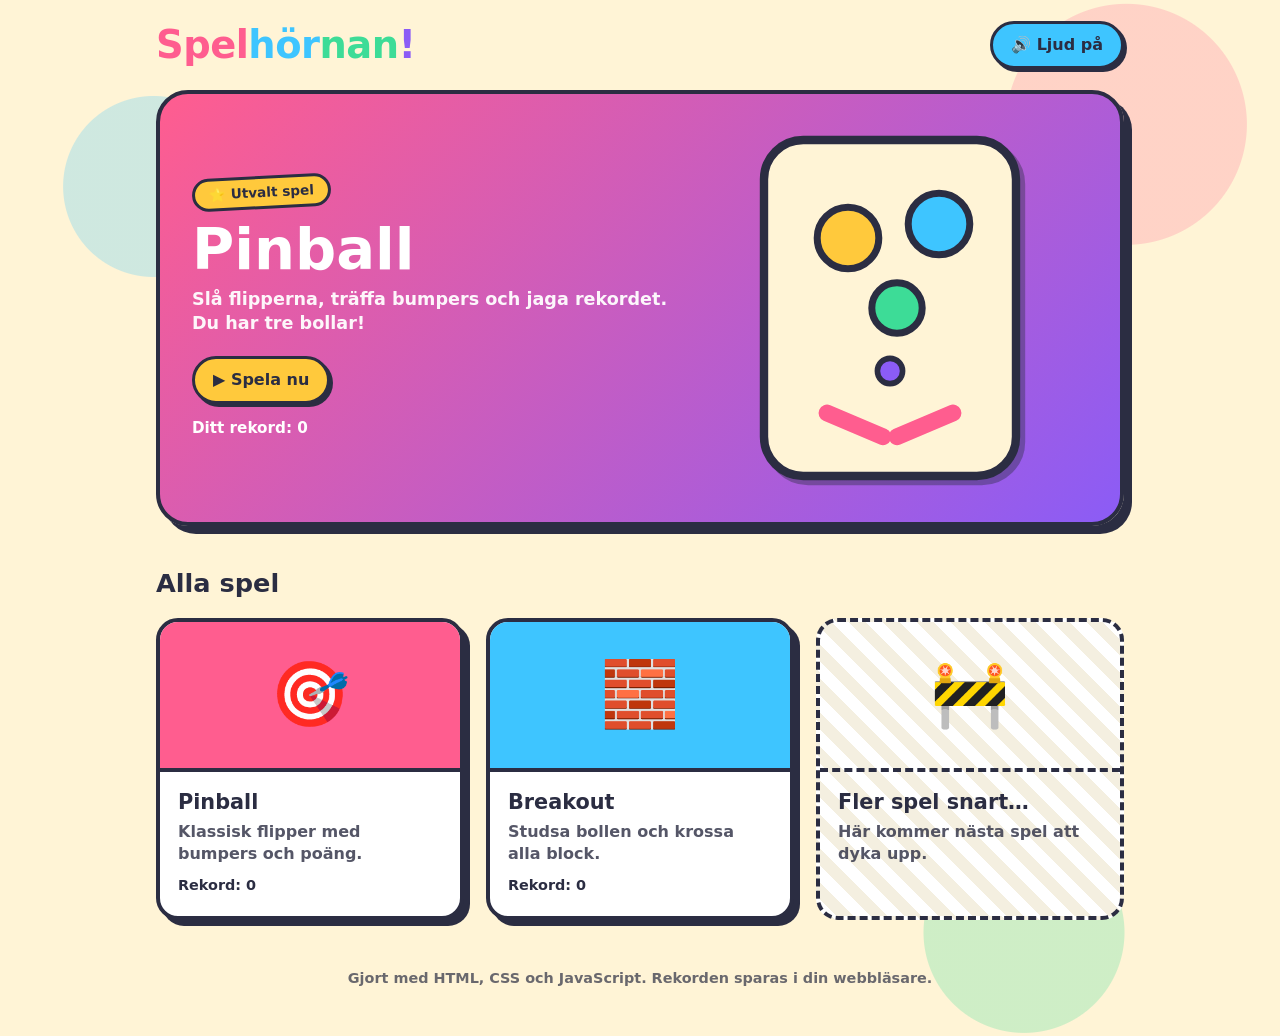
==== index.html @ b5549f49 "Spelhörnan: startsida, Pinball, Breakout och biljardmotor (WIP) Co-Authored-By: Claude Sonnet 5.5 <n" ====
<!doctype html>
<html lang="sv">
<head>
  <meta charset="utf-8">
  <meta name="viewport" content="width=device-width, initial-scale=1">
  <title>Spelhörnan</title>
  <meta name="description" content="Spela roliga spel direkt i webbläsaren.">
  <link rel="stylesheet" href="css/style.css">
</head>
<body>
  <div class="wrap">
    <header class="site-header">
      <a class="logo" href="index.html" aria-label="Spelhörnan"><span>Spel</span><span>hör</span><span>nan</span><span>!</span></a>
      <button class="btn blue" data-mute type="button">🔊 Ljud på</button>
    </header>

    <main>
      <section class="hero">
        <div>
          <span class="tag">⭐ Utvalt spel</span>
          <h1>Pinball</h1>
          <p>Slå flipperna, träffa bumpers och jaga rekordet. Du har tre bollar!</p>
          <a class="btn" href="games/pinball.html">▶ Spela nu</a>
          <div class="best">Ditt rekord: <b data-best="pinball-best">0</b></div>
        </div>
        <svg viewBox="0 0 200 260" aria-hidden="true">
          <rect x="10" y="10" width="180" height="240" rx="28" fill="#fff4d6" stroke="#2b2d42" stroke-width="6"/>
          <circle cx="70" cy="80" r="22" fill="#ffc93c" stroke="#2b2d42" stroke-width="5"/>
          <circle cx="135" cy="70" r="22" fill="#3ec5ff" stroke="#2b2d42" stroke-width="5"/>
          <circle cx="105" cy="130" r="18" fill="#3ddc97" stroke="#2b2d42" stroke-width="5"/>
          <line x1="55" y1="205" x2="95" y2="222" stroke="#ff5d8f" stroke-width="12" stroke-linecap="round"/>
          <line x1="145" y1="205" x2="105" y2="222" stroke="#ff5d8f" stroke-width="12" stroke-linecap="round"/>
          <circle cx="100" cy="175" r="9" fill="#8b5cf6" stroke="#2b2d42" stroke-width="4"/>
        </svg>
      </section>

      <h2 class="section-title">Alla spel</h2>
      <div class="grid">
        <a class="card" href="games/pinball.html">
          <div class="thumb" style="background:var(--pink)">🎯</div>
          <div class="body">
            <h3>Pinball</h3>
            <p>Klassisk flipper med bumpers och poäng.</p>
            <div class="best">Rekord: <b data-best="pinball-best">0</b></div>
          </div>
        </a>
        <a class="card" href="games/breakout.html">
          <div class="thumb" style="background:var(--blue)">🧱</div>
          <div class="body">
            <h3>Breakout</h3>
            <p>Studsa bollen och krossa alla block.</p>
            <div class="best">Rekord: <b data-best="breakout-best">0</b></div>
          </div>
        </a>
        <div class="card soon">
          <div class="thumb">🚧</div>
          <div class="body">
            <h3>Fler spel snart…</h3>
            <p>Här kommer nästa spel att dyka upp.</p>
          </div>
        </div>
      </div>
    </main>

    <footer>Gjort med HTML, CSS och JavaScript. Rekorden sparas i din webbläsare.</footer>
  </div>
  <script src="js/common.js"></script>
</body>
</html>
---- css/style.css ----
:root {
  --ink: #2b2d42;
  --bg: #fff4d6;
  --card: #ffffff;
  --pink: #ff5d8f;
  --yellow: #ffc93c;
  --blue: #3ec5ff;
  --green: #3ddc97;
  --purple: #8b5cf6;
  --radius: 22px;
  --shadow: 6px 6px 0 var(--ink);
}

* { box-sizing: border-box; }

body {
  margin: 0;
  min-height: 100vh;
  background:
    radial-gradient(circle at 12% 18%, rgba(62, 197, 255, .25) 0 90px, transparent 91px),
    radial-gradient(circle at 88% 12%, rgba(255, 93, 143, .22) 0 120px, transparent 121px),
    radial-gradient(circle at 80% 90%, rgba(61, 220, 151, .25) 0 100px, transparent 101px),
    var(--bg);
  color: var(--ink);
  font-family: ui-rounded, "Nunito", "Segoe UI", system-ui, sans-serif;
  font-weight: 700;
  line-height: 1.4;
}

a { color: inherit; }

.wrap { max-width: 1000px; margin: 0 auto; padding: 0 16px 48px; }

/* ---------- Header ---------- */
.site-header {
  display: flex;
  align-items: center;
  justify-content: space-between;
  gap: 12px;
  padding: 18px 0;
}

.logo {
  font-size: clamp(1.6rem, 5vw, 2.4rem);
  font-weight: 900;
  text-decoration: none;
  letter-spacing: -.5px;
}
.logo span:nth-child(1) { color: var(--pink); }
.logo span:nth-child(2) { color: var(--blue); }
.logo span:nth-child(3) { color: var(--green); }
.logo span:nth-child(4) { color: var(--purple); }

.btn {
  display: inline-flex;
  align-items: center;
  justify-content: center;
  gap: 8px;
  padding: 10px 18px;
  font: inherit;
  font-weight: 900;
  color: var(--ink);
  background: var(--yellow);
  border: 3px solid var(--ink);
  border-radius: 999px;
  box-shadow: 3px 3px 0 var(--ink);
  cursor: pointer;
  text-decoration: none;
  user-select: none;
  touch-action: manipulation;
  transition: transform .08s, box-shadow .08s;
}
.btn:hover { transform: translate(-1px, -1px); box-shadow: 4px 4px 0 var(--ink); }
.btn:active, .btn.down { transform: translate(3px, 3px); box-shadow: 0 0 0 var(--ink); }
.btn.pink { background: var(--pink); color: #fff; }
.btn.blue { background: var(--blue); }
.btn.green { background: var(--green); }

/* ---------- Startsida ---------- */
.hero {
  display: grid;
  grid-template-columns: 1.2fr 1fr;
  gap: 24px;
  align-items: center;
  padding: 32px;
  background: linear-gradient(135deg, var(--pink), var(--purple));
  color: #fff;
  border: 4px solid var(--ink);
  border-radius: 32px;
  box-shadow: 8px 8px 0 var(--ink);
  overflow: hidden;
}
.hero .tag {
  display: inline-block;
  padding: 4px 14px;
  background: var(--yellow);
  color: var(--ink);
  border: 3px solid var(--ink);
  border-radius: 999px;
  font-size: .85rem;
  font-weight: 900;
  transform: rotate(-3deg);
}
.hero h1 { margin: 12px 0 8px; font-size: clamp(2.2rem, 7vw, 3.6rem); line-height: 1; }
.hero p { margin: 0 0 20px; font-size: 1.1rem; opacity: .95; }
.hero .best { margin-top: 14px; font-size: .95rem; }
.hero svg { width: 100%; max-width: 280px; justify-self: center; filter: drop-shadow(5px 5px 0 rgba(43, 45, 66, .4)); }

h2.section-title { margin: 40px 0 16px; font-size: 1.6rem; }

.grid {
  display: grid;
  grid-template-columns: repeat(auto-fill, minmax(260px, 1fr));
  gap: 22px;
}

.card {
  display: flex;
  flex-direction: column;
  background: var(--card);
  border: 4px solid var(--ink);
  border-radius: var(--radius);
  box-shadow: var(--shadow);
  overflow: hidden;
  text-decoration: none;
  transition: transform .12s, box-shadow .12s;
}
a.card:hover { transform: translate(-3px, -3px) rotate(-.6deg); box-shadow: 9px 9px 0 var(--ink); }
.card .thumb {
  display: grid;
  place-items: center;
  height: 150px;
  font-size: 4rem;
  border-bottom: 4px solid var(--ink);
}
.card .body { padding: 16px 18px 20px; }
.card h3 { margin: 0 0 4px; font-size: 1.3rem; }
.card p { margin: 0 0 10px; font-weight: 600; opacity: .8; }
.card .best { font-size: .9rem; }
.card.soon { background: repeating-linear-gradient(45deg, #fff, #fff 12px, #f4efe0 12px, #f4efe0 24px); border-style: dashed; box-shadow: none; }
.card.soon .thumb { border-bottom-style: dashed; }

footer { margin-top: 48px; text-align: center; opacity: .7; font-size: .9rem; }

/* ---------- Spelsidor ---------- */
.game-title { margin: 0; font-size: clamp(1.3rem, 4vw, 1.9rem); }

.game-layout { display: grid; justify-items: center; gap: 14px; }

.hud {
  display: flex;
  flex-wrap: wrap;
  justify-content: center;
  gap: 10px;
}
.hud .pill {
  min-width: 96px;
  padding: 6px 14px;
  text-align: center;
  background: #fff;
  border: 3px solid var(--ink);
  border-radius: 14px;
  box-shadow: 3px 3px 0 var(--ink);
  font-size: .8rem;
  text-transform: uppercase;
  letter-spacing: .5px;
}
.hud .pill b { display: block; font-size: 1.4rem; letter-spacing: 0; }

.stage {
  position: relative;
  width: min(100%, var(--stage-w, 420px));
  border: 4px solid var(--ink);
  border-radius: 26px;
  box-shadow: 8px 8px 0 var(--ink);
  overflow: hidden;
  background: #fff;
  line-height: 0;
}
.stage canvas { width: 100%; height: auto; display: block; touch-action: none; }

.overlay {
  position: absolute;
  inset: 0;
  display: flex;
  flex-direction: column;
  align-items: center;
  justify-content: center;
  gap: 8px;
  padding: 20px;
  text-align: center;
  line-height: 1.4;
  background: rgba(43, 45, 66, .78);
  color: #fff;
}
.overlay[hidden] { display: none; }
.overlay h2 { margin: 0; font-size: 2.2rem; color: var(--yellow); }
.overlay p { margin: 0 0 8px; max-width: 28ch; }

.touch { display: none; gap: 10px; width: min(100%, var(--stage-w, 420px)); }
.touch .btn { flex: 1; padding: 18px 8px; font-size: 1.1rem; }
@media (hover: none) and (pointer: coarse) { .touch { display: flex; } }

.hint { margin: 0; text-align: center; font-size: .9rem; opacity: .75; }

@media (max-width: 700px) {
  .hero { grid-template-columns: 1fr; padding: 24px; text-align: center; }
  .hero svg { order: -1; max-width: 180px; }
}
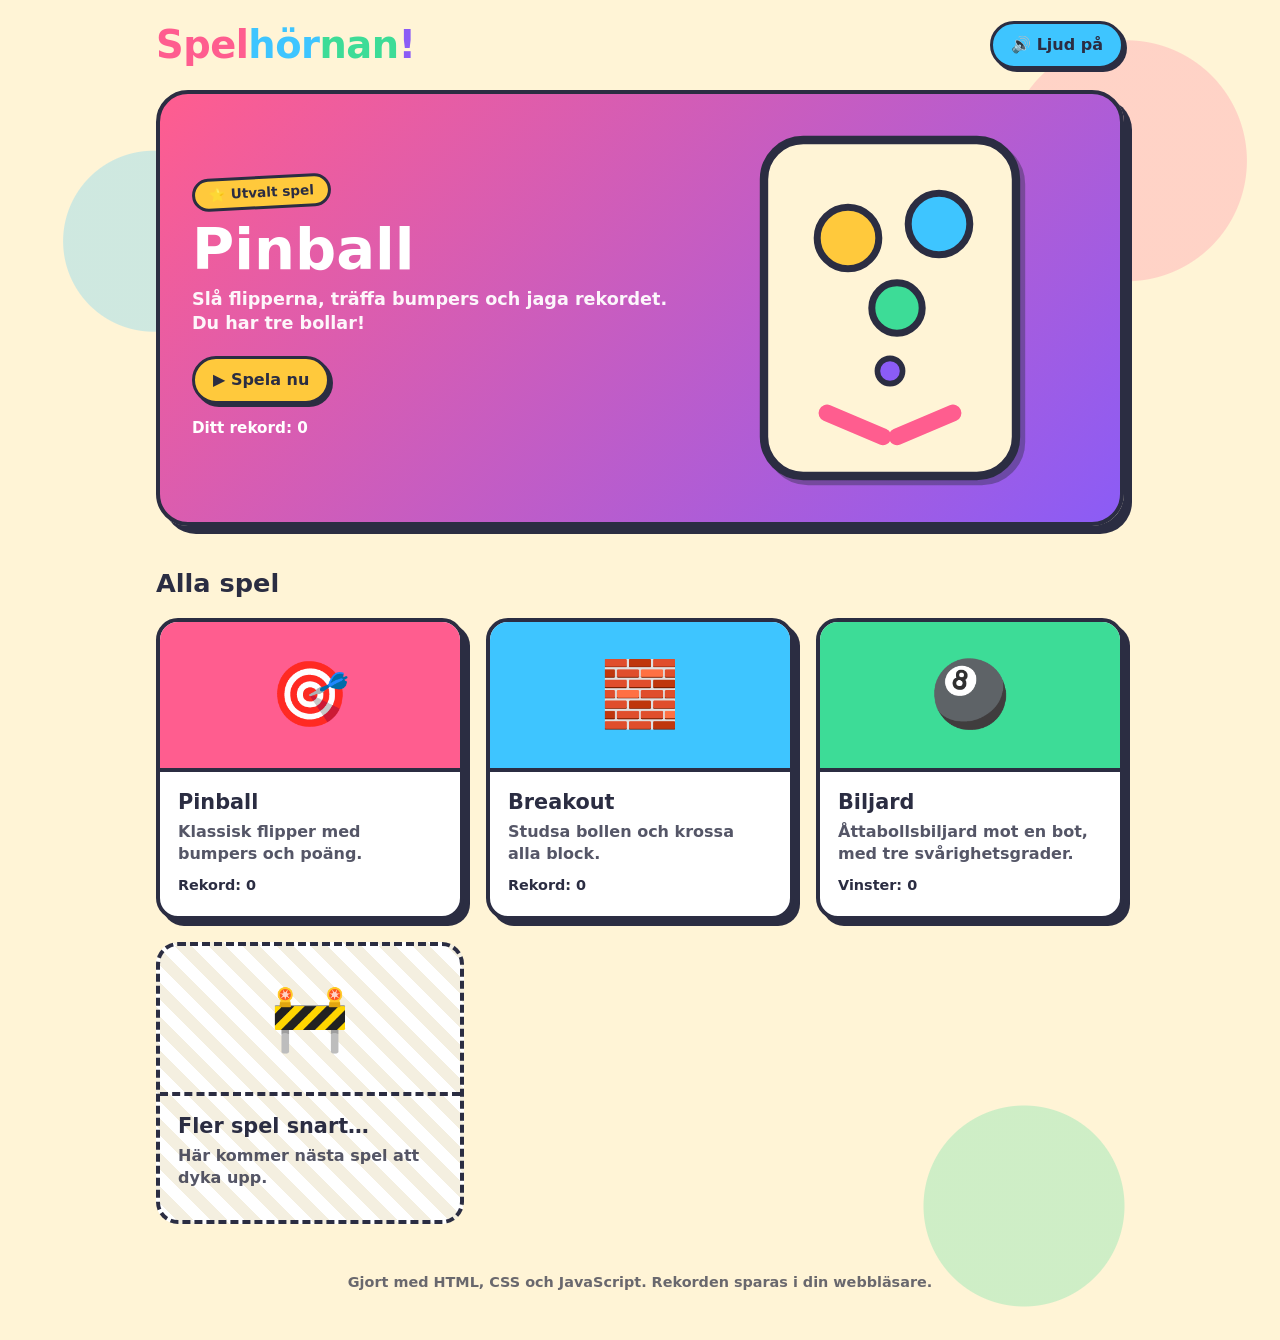
==== commit 673ae861: "Lägg till biljard (8-ball mot bot med tre nivåer) Co-Authored-By: Claude Sonnet 5.5 <noreply@anthrop" ====
--- a/index.html
+++ b/index.html
@@ -52,6 +52,14 @@
             <div class="best">Rekord: <b data-best="breakout-best">0</b></div>
           </div>
         </a>
+        <a class="card" href="games/billiard.html">
+          <div class="thumb" style="background:var(--green)">🎱</div>
+          <div class="body">
+            <h3>Biljard</h3>
+            <p>Åttabollsbiljard mot en bot, med tre svårighetsgrader.</p>
+            <div class="best">Vinster: <b data-best="billiard-total">0</b></div>
+          </div>
+        </a>
         <div class="card soon">
           <div class="thumb">🚧</div>
           <div class="body">
--- a/css/style.css
+++ b/css/style.css
@@ -207,3 +207,26 @@
   .hero { grid-template-columns: 1fr; padding: 24px; text-align: center; }
   .hero svg { order: -1; max-width: 180px; }
 }
+
+/* ---------- Biljard ---------- */
+.players { display: grid; grid-template-columns: 1fr 1fr; gap: 12px; width: min(100%, var(--stage-w, 800px)); }
+.player {
+  padding: 8px 14px;
+  background: #fff;
+  border: 3px solid var(--ink);
+  border-radius: 14px;
+  box-shadow: 3px 3px 0 var(--ink);
+  opacity: .65;
+}
+.player.active { opacity: 1; background: var(--yellow); }
+.pname { font-weight: 900; margin-bottom: 4px; }
+.minis { display: flex; flex-wrap: wrap; gap: 4px; min-height: 18px; font-size: .85rem; }
+.mb { width: 18px; height: 18px; border-radius: 50%; border: 2px solid var(--ink); background: var(--c); }
+.mb.stripe { background: linear-gradient(#fff 0 25%, var(--c) 25% 75%, #fff 75%); }
+.mb.out { opacity: .2; }
+.status { min-height: 1.5em; font-size: 1.05rem; text-align: center; }
+.controls { display: flex; align-items: center; gap: 12px; flex-wrap: wrap; justify-content: center; width: min(100%, var(--stage-w, 800px)); }
+.controls input[type=range] { flex: 1; min-width: 140px; max-width: 320px; accent-color: var(--pink); }
+.levels { display: flex; gap: 10px; flex-wrap: wrap; justify-content: center; }
+.overlay .small { font-size: .85rem; opacity: .8; margin-top: 8px; }
+@media (max-width: 560px) { .players { grid-template-columns: 1fr; } }
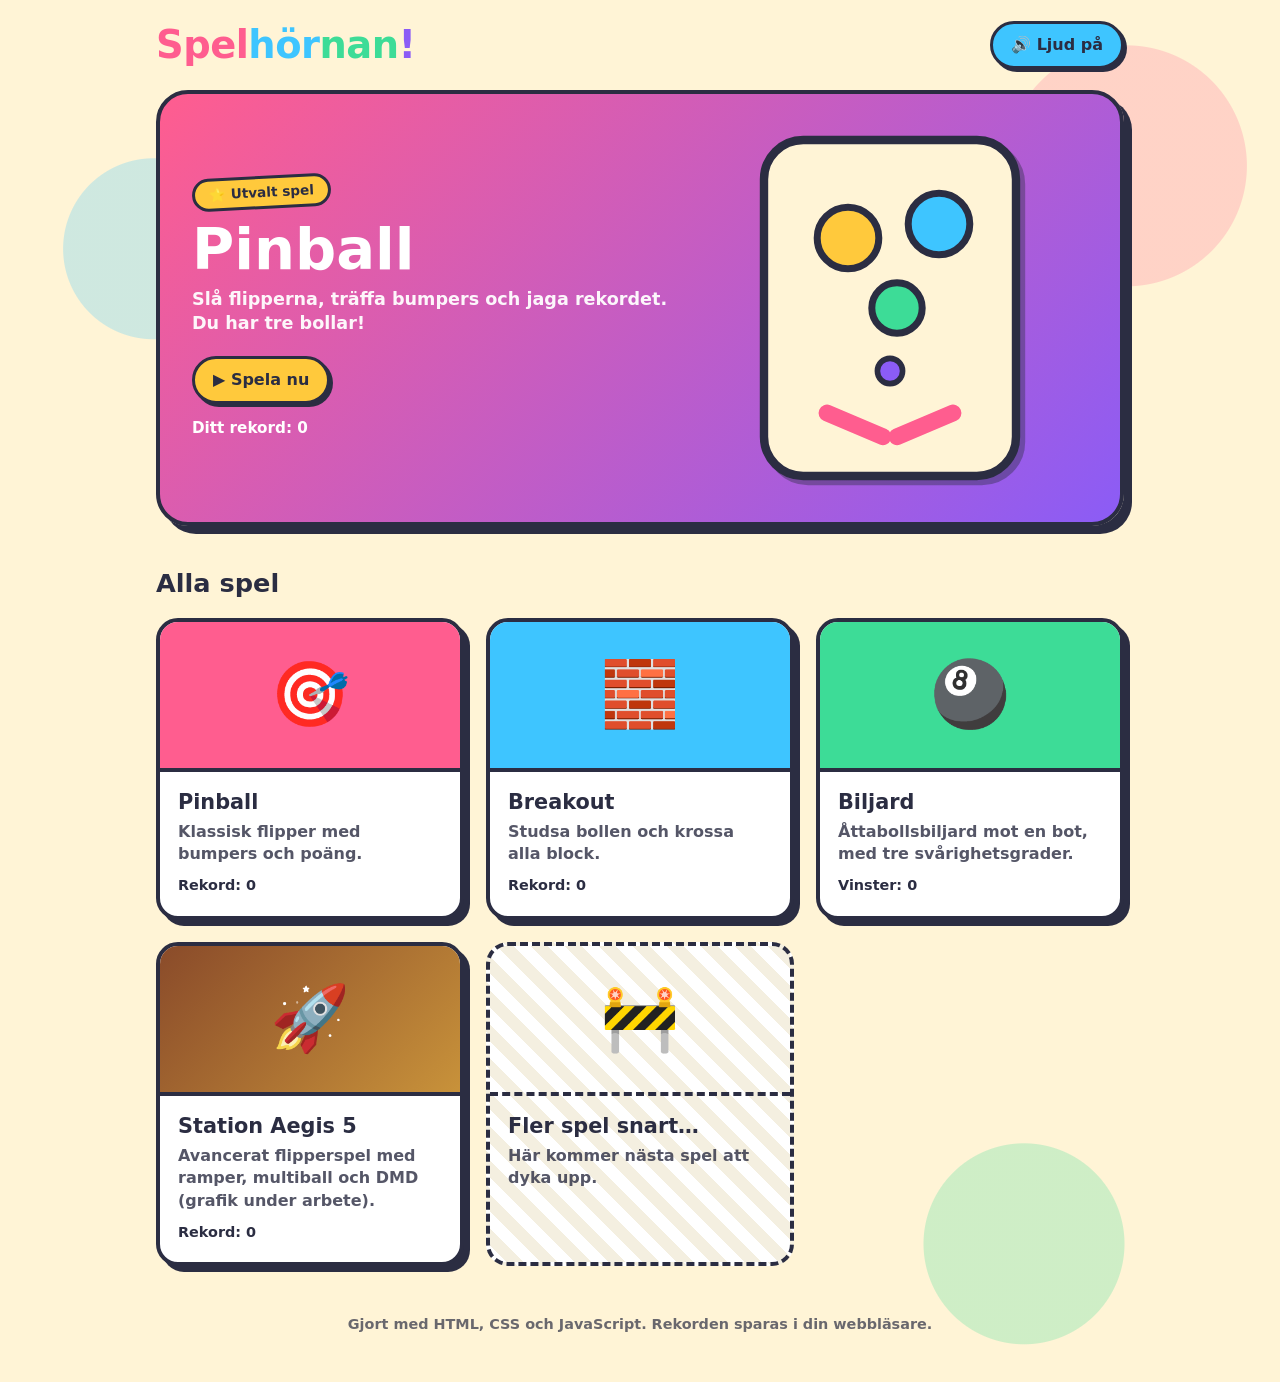
==== commit a99273c4: "Station Aegis 5: Planck.js-fysik, spelregler och spelbar sida med placeholder-grafik Co-Authored-By:" ====
--- a/index.html
+++ b/index.html
@@ -60,6 +60,14 @@
             <div class="best">Vinster: <b data-best="billiard-total">0</b></div>
           </div>
         </a>
+        <a class="card" href="games/aegis5.html">
+          <div class="thumb" style="background:linear-gradient(135deg,#8a4b2a,#c8923a)">🚀</div>
+          <div class="body">
+            <h3>Station Aegis 5</h3>
+            <p>Avancerat flipperspel med ramper, multiball och DMD (grafik under arbete).</p>
+            <div class="best">Rekord: <b data-best="aegis5-best">0</b></div>
+          </div>
+        </a>
         <div class="card soon">
           <div class="thumb">🚧</div>
           <div class="body">
